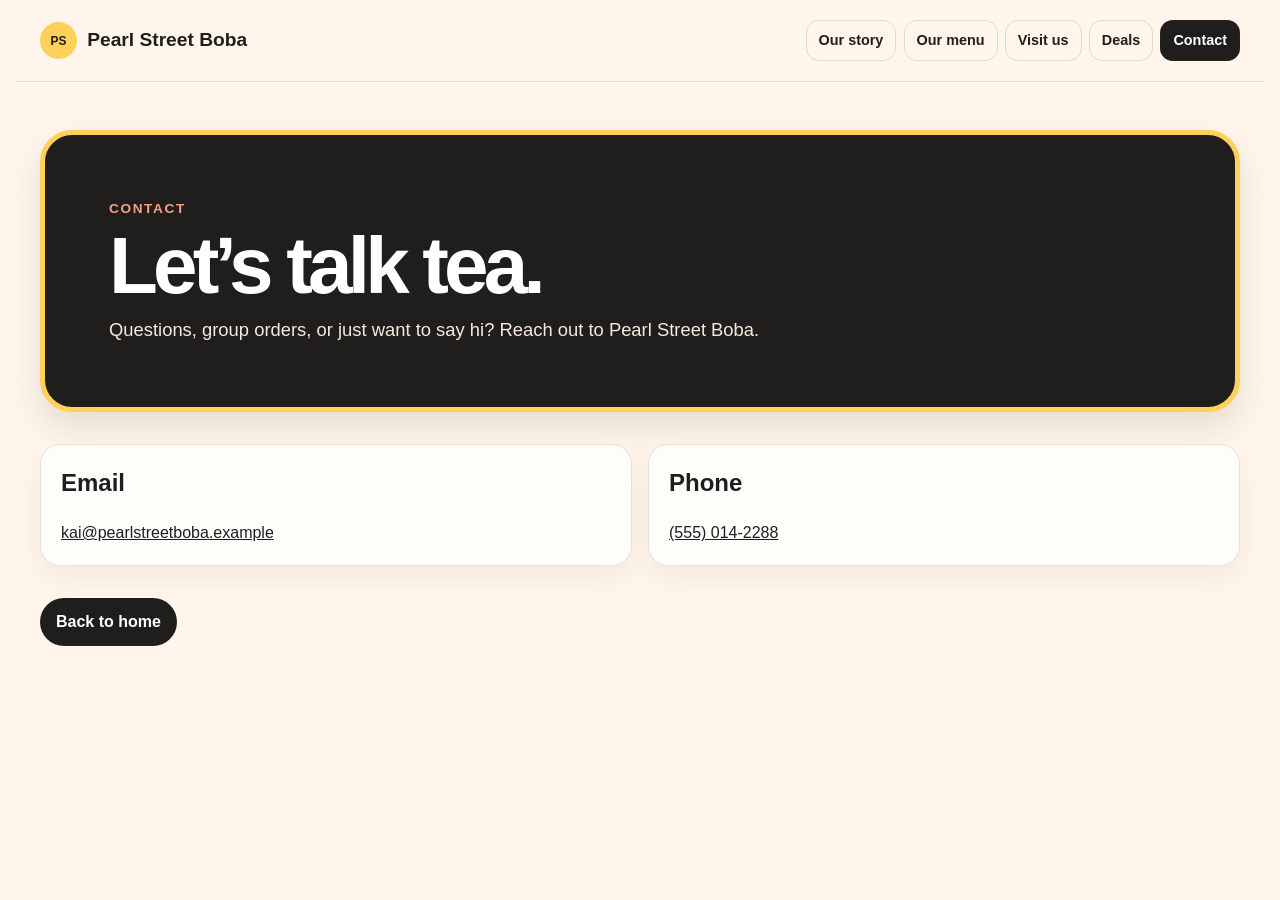
==== contact.html @ 345ba9cc "Create separate pages for navigation sections" ====
<!DOCTYPE html>
<html lang="en">
<head>
  <meta charset="UTF-8" />
  <meta name="viewport" content="width=device-width, initial-scale=1.0" />
  <title>Contact | Pearl Street Boba</title>
  <link rel="stylesheet" href="pages.css" />
</head>
<body>
  <header class="page-header">
    <a class="page-brand" href="index.html"><span class="page-mark">PS</span>Pearl Street Boba</a>
    <nav class="page-nav" aria-label="Page navigation">
      <a href="our-story.html">Our story</a>
      <a href="our-menu.html">Our menu</a>
      <a href="visit-us.html">Visit us</a>
      <a href="deals.html">Deals</a>
      <a class="active" href="contact.html">Contact</a>
    </nav>
  </header>

  <main class="page-main">
    <section class="page-intro">
      <p class="page-kicker">Contact</p>
      <h1>Let’s talk tea.</h1>
      <p>Questions, group orders, or just want to say hi? Reach out to Pearl Street Boba.</p>
    </section>

    <div class="content-grid">
      <article class="info-card">
        <h2>Email</h2>
        <p><a href="mailto:kai@pearlstreetboba.example">kai@pearlstreetboba.example</a></p>
      </article>
      <article class="info-card">
        <h2>Phone</h2>
        <p><a href="tel:5550142288">(555) 014-2288</a></p>
      </article>
    </div>

    <a class="back-link" href="index.html">Back to home</a>
  </main>
</body>
</html>
---- pages.css ----
:root {
  --cream: #fff5ea;
  --ink: #201e1d;
  --muted: #665d57;
  --peach: #f06443;
  --matcha: #78ad52;
  --milk-tea: #b97943;
  --taro: #9566c7;
  --card: #fffdf9;
}

* {
  box-sizing: border-box;
}

body {
  margin: 0;
  color: var(--ink);
  background: var(--cream);
  font-family: Arial, Helvetica, sans-serif;
  line-height: 1.5;
}

a {
  color: inherit;
}

.page-header {
  display: flex;
  align-items: center;
  justify-content: space-between;
  gap: 1.5rem;
  max-width: 78rem;
  margin: 0 auto;
  padding: 1.25rem 1.5rem;
  border-bottom: 1px solid #eadfd5;
}

.page-brand {
  display: inline-flex;
  align-items: center;
  gap: 0.65rem;
  font-size: 1.2rem;
  font-weight: 900;
  text-decoration: none;
  white-space: nowrap;
}

.page-mark {
  display: grid;
  width: 2.3rem;
  height: 2.3rem;
  place-items: center;
  background: #ffd05a;
  border-radius: 50%;
  font-size: 0.75rem;
}

.page-nav {
  display: flex;
  flex-wrap: wrap;
  justify-content: flex-end;
  gap: 0.45rem;
}

.page-nav a {
  padding: 0.55rem 0.75rem;
  border: 1px solid rgba(61, 46, 33, 0.15);
  border-radius: 0.8rem;
  font-size: 0.9rem;
  font-weight: 800;
  text-decoration: none;
}

.page-nav a:hover,
.page-nav a:focus-visible,
.page-nav a.active {
  color: #fff;
  background: var(--ink);
}

.page-main {
  max-width: 78rem;
  margin: 0 auto;
  padding: 3rem 1.5rem 5rem;
}

.page-intro {
  margin-bottom: 2rem;
  padding: clamp(2rem, 5vw, 4rem);
  color: #fff;
  background: var(--ink);
  border: 0.35rem solid #ffd05a;
  border-radius: 2rem;
  box-shadow: 0 1rem 2rem rgba(61, 46, 33, 0.12);
}

.page-kicker {
  margin: 0 0 0.5rem;
  color: #ff9d83;
  font-size: 0.85rem;
  font-weight: 900;
  letter-spacing: 0.12em;
  text-transform: uppercase;
}

.page-intro h1 {
  max-width: 48rem;
  margin: 0 0 0.75rem;
  font-size: clamp(2.5rem, 7vw, 5rem);
  line-height: 0.95;
  letter-spacing: -0.06em;
}

.page-intro p:last-child {
  max-width: 42rem;
  margin: 0;
  color: #f7e9dc;
  font-size: 1.15rem;
}

.content-grid,
.menu-grid {
  display: grid;
  grid-template-columns: repeat(2, minmax(0, 1fr));
  gap: 1rem;
}

.menu-grid {
  grid-template-columns: repeat(3, minmax(0, 1fr));
}

.info-card,
.menu-card {
  padding: 1.25rem;
  background: var(--card);
  border: 1px solid #eadfd5;
  border-radius: 1.25rem;
  box-shadow: 0 0.75rem 1.5rem rgba(61, 46, 33, 0.06);
}

.info-card h2,
.menu-card h2,
.menu-card h3 {
  margin-top: 0;
}

.info-card p:last-child,
.menu-card p:last-child {
  margin-bottom: 0;
}

.menu-card {
  overflow: hidden;
  padding: 0;
}

.menu-card img {
  display: block;
  width: 100%;
  height: 12rem;
  object-fit: cover;
}

.menu-card-content {
  padding: 1rem;
}

.menu-card-content h2,
.menu-card-content h3 {
  margin-bottom: 0.25rem;
}

.price {
  color: var(--peach);
  font-weight: 900;
}

.page-list {
  margin: 0;
  padding-left: 1.25rem;
}

.page-list li {
  margin-bottom: 0.45rem;
}

.back-link {
  display: inline-block;
  margin-top: 2rem;
  padding: 0.75rem 1rem;
  color: #fff;
  background: var(--ink);
  border-radius: 2rem;
  font-weight: 800;
  text-decoration: none;
}

@media (max-width: 700px) {
  .page-header {
    align-items: flex-start;
    flex-direction: column;
  }

  .page-nav {
    justify-content: flex-start;
  }

  .content-grid,
  .menu-grid {
    grid-template-columns: 1fr;
  }
}
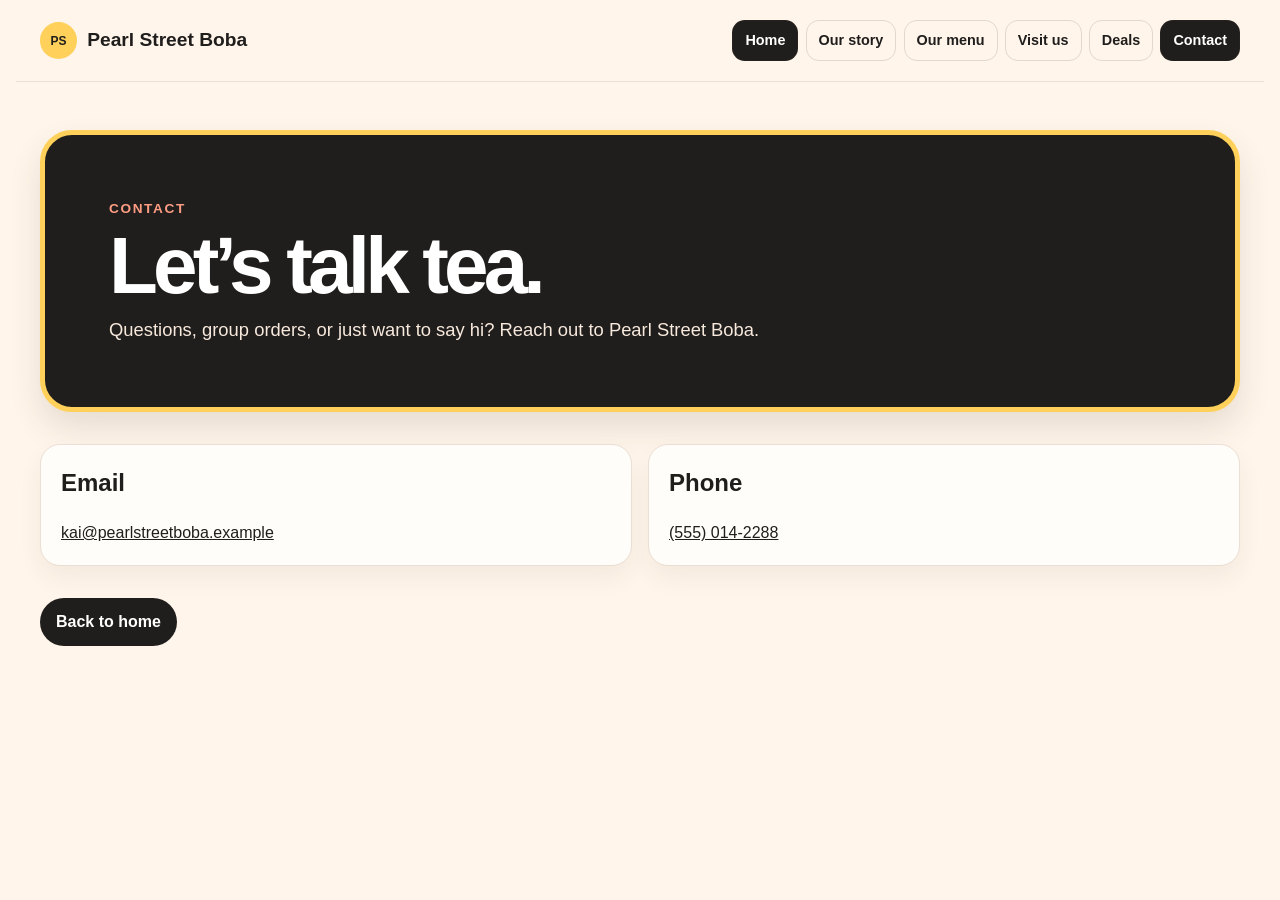
==== commit e5bd7347: "Add home button to site navigation" ====
--- a/contact.html
+++ b/contact.html
@@ -10,6 +10,7 @@
   <header class="page-header">
     <a class="page-brand" href="index.html"><span class="page-mark">PS</span>Pearl Street Boba</a>
     <nav class="page-nav" aria-label="Page navigation">
+      <a class="home-link" href="index.html">Home</a>
       <a href="our-story.html">Our story</a>
       <a href="our-menu.html">Our menu</a>
       <a href="visit-us.html">Visit us</a>
--- a/pages.css
+++ b/pages.css
@@ -72,6 +72,11 @@
   text-decoration: none;
 }
 
+.page-nav .home-link {
+  color: #fff;
+  background: var(--ink);
+}
+
 .page-nav a:hover,
 .page-nav a:focus-visible,
 .page-nav a.active {
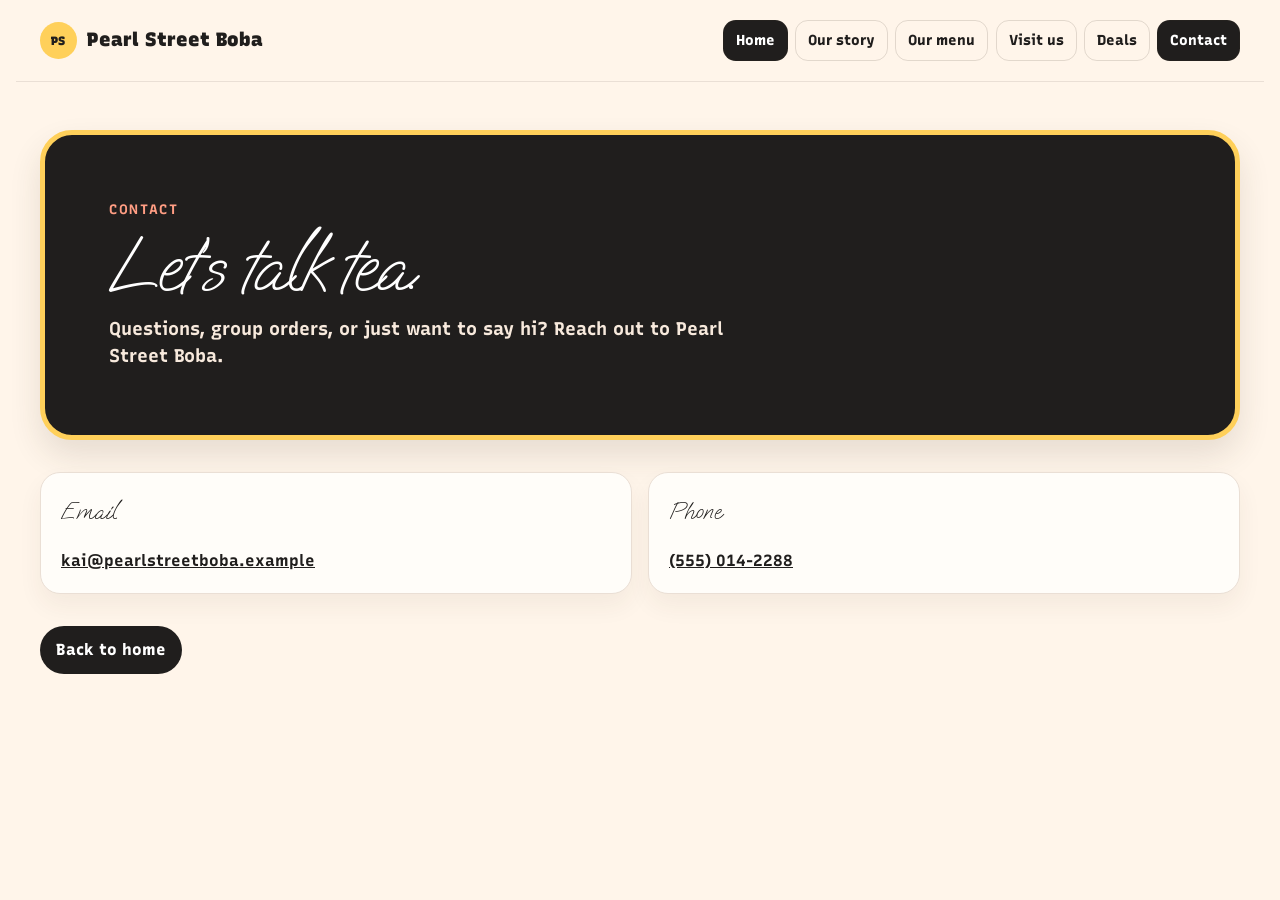
==== commit 84ffc9d1: "Use Oooh Baby and Recursive fonts" ====
--- a/contact.html
+++ b/contact.html
@@ -4,6 +4,9 @@
   <meta charset="UTF-8" />
   <meta name="viewport" content="width=device-width, initial-scale=1.0" />
   <title>Contact | Pearl Street Boba</title>
+  <link rel="preconnect" href="https://fonts.googleapis.com" />
+  <link rel="preconnect" href="https://fonts.gstatic.com" crossorigin />
+  <link href="https://fonts.googleapis.com/css2?family=Oooh+Baby&family=Recursive:wght@300..1000&display=swap" rel="stylesheet" />
   <link rel="stylesheet" href="pages.css" />
 </head>
 <body>
--- a/pages.css
+++ b/pages.css
@@ -1,7 +1,7 @@
 :root {
   --cream: #fff5ea;
   --ink: #201e1d;
-  --muted: #665d57;
+  --muted: #201e1d;
   --peach: #f06443;
   --matcha: #78ad52;
   --milk-tea: #b97943;
@@ -17,8 +17,16 @@
   margin: 0;
   color: var(--ink);
   background: var(--cream);
-  font-family: Arial, Helvetica, sans-serif;
+  font-family: "Recursive", Arial, Helvetica, sans-serif;
   line-height: 1.5;
+}
+
+h1,
+h2,
+h3,
+h4 {
+  font-family: "Oooh Baby", cursive;
+  font-weight: 400;
 }
 
 a {
@@ -90,6 +98,11 @@
   padding: 3rem 1.5rem 5rem;
 }
 
+.page-main p,
+.page-main li {
+  font-weight: 700;
+}
+
 .page-intro {
   margin-bottom: 2rem;
   padding: clamp(2rem, 5vw, 4rem);
